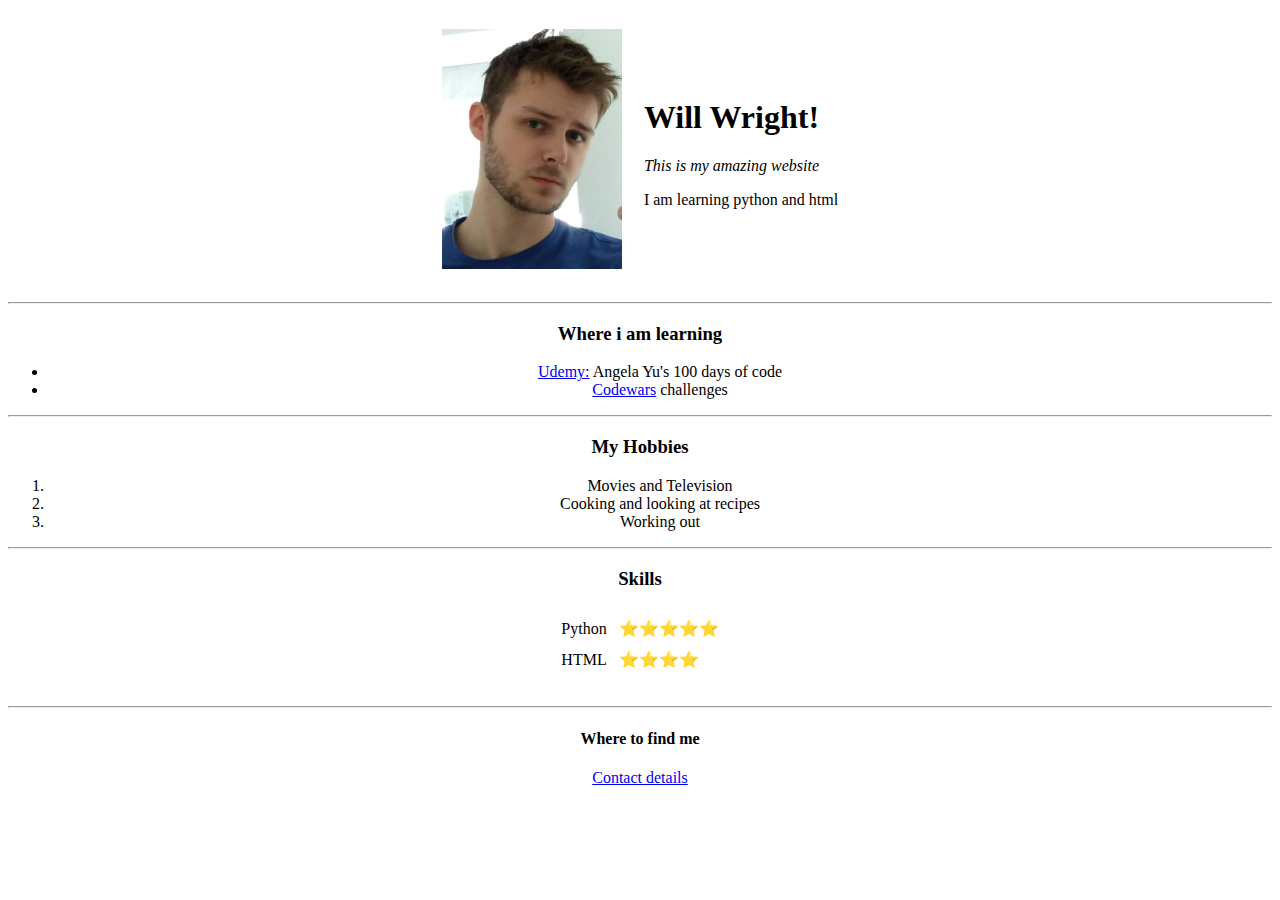
==== index.html @ 83051ca7 "Update index.html" ====
<!DOCTYPE html>
<html lang="en">
    <head>
    <meta charset="UTF-8">
    <title>My new website!</title>
    <link rel="stylesheet" type="text/css" href="https://Eidolon-WTF.github.io/style.css">

    </head>
<body>
<center>
    <table cellspacing="20">
        <tr>
            <td><img src="me.jpg" alt="A picture of me" width="180" height="240"></td>
            <td> <h1>Will Wright!</h1>
             <p><em>This is my amazing website</em></p>
             <p>I am learning python and html</p></td>
        </tr>
    </table>
    <hr>
    <h3>Where i am learning</h3>
    <ul>
        <li><a href="https://www.udemy.com">Udemy:</a> Angela Yu's 100 days of code</li>
        <li><a href="https://www.codewars.com/dashboard">Codewars</a> challenges</li>
    </ul>
    <hr>
    <h3>My Hobbies</h3>
    <ol>
        <li>Movies and Television</li>
        <li>Cooking and looking at recipes</li>
        <li>Working out</li>
    </ol>
    <hr>
    <h3>Skills</h3>
    <table cellspacing="10">
        <tr>
            <td>Python</td>
            <td>⭐⭐⭐⭐⭐</td>
        </tr>
        <tr>
            <td>HTML</td>
            <td>⭐⭐⭐⭐</td>
        </tr>
    </table>
    <br>
    <hr>
    <h4>Where to find me</h4>
    <a href="contact.html">Contact details</a>
</center>
</body>
</html>
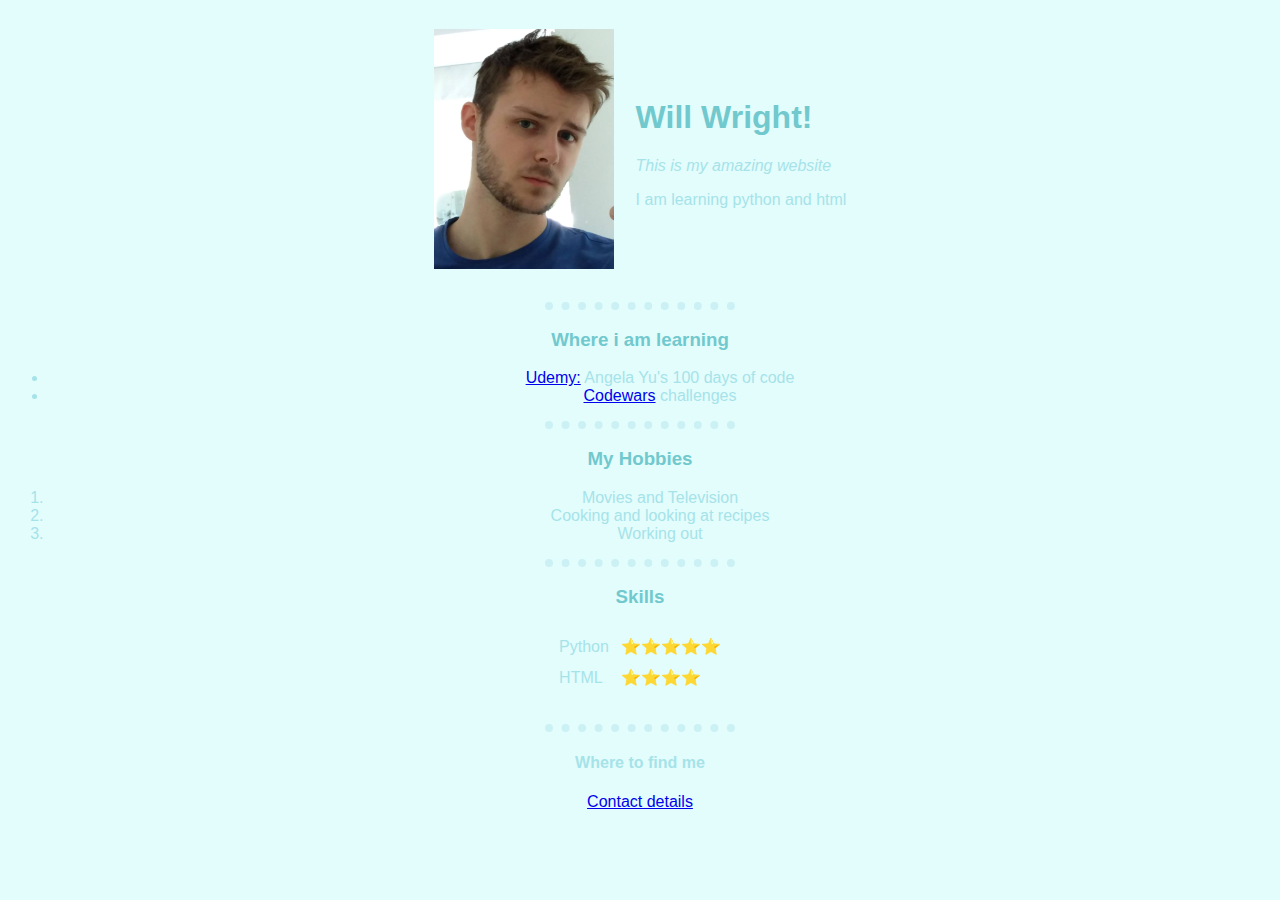
==== commit 952cedc9: "Update index.html" ====
--- a/index.html
+++ b/index.html
@@ -3,7 +3,7 @@
     <head>
     <meta charset="UTF-8">
     <title>My new website!</title>
-    <link rel="stylesheet" type="text/css" href="https://Eidolon-WTF.github.io/style.css">
+    <link rel="stylesheet" type="text/css" href="https://Eidolon-WTF.github.io/styles.css">
 
     </head>
 <body>
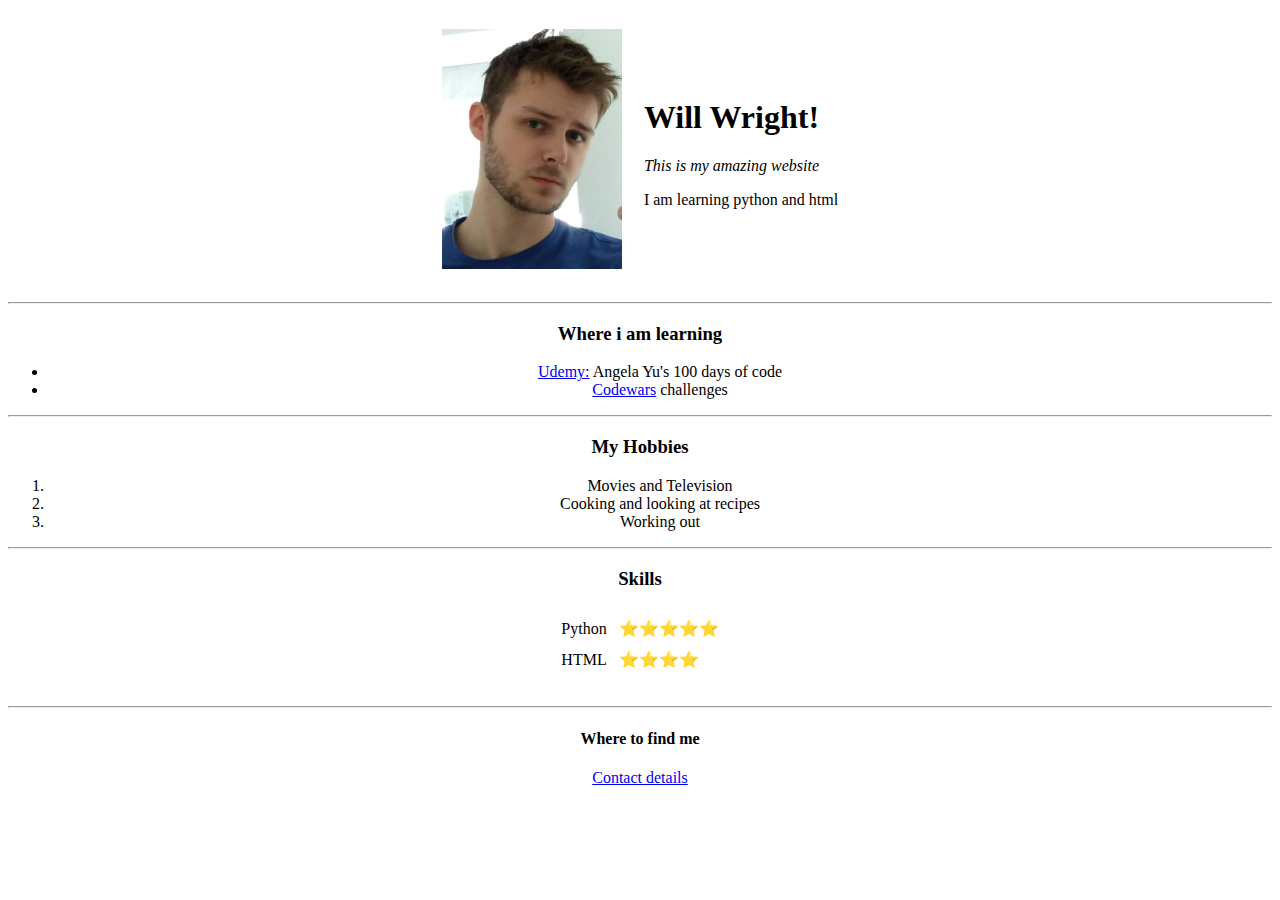
==== commit da1bae35: "Update index.html" ====
--- a/index.html
+++ b/index.html
@@ -3,7 +3,7 @@
     <head>
     <meta charset="UTF-8">
     <title>My new website!</title>
-    <link rel="stylesheet" type="text/css" href="https://Eidolon-WTF.github.io/styles.css">
+    <link rel="stylesheet" type="text/css" href="https://raw.githubusercontent.com/Eidolon-WTF/cv/main/styles.css">
 
     </head>
 <body>
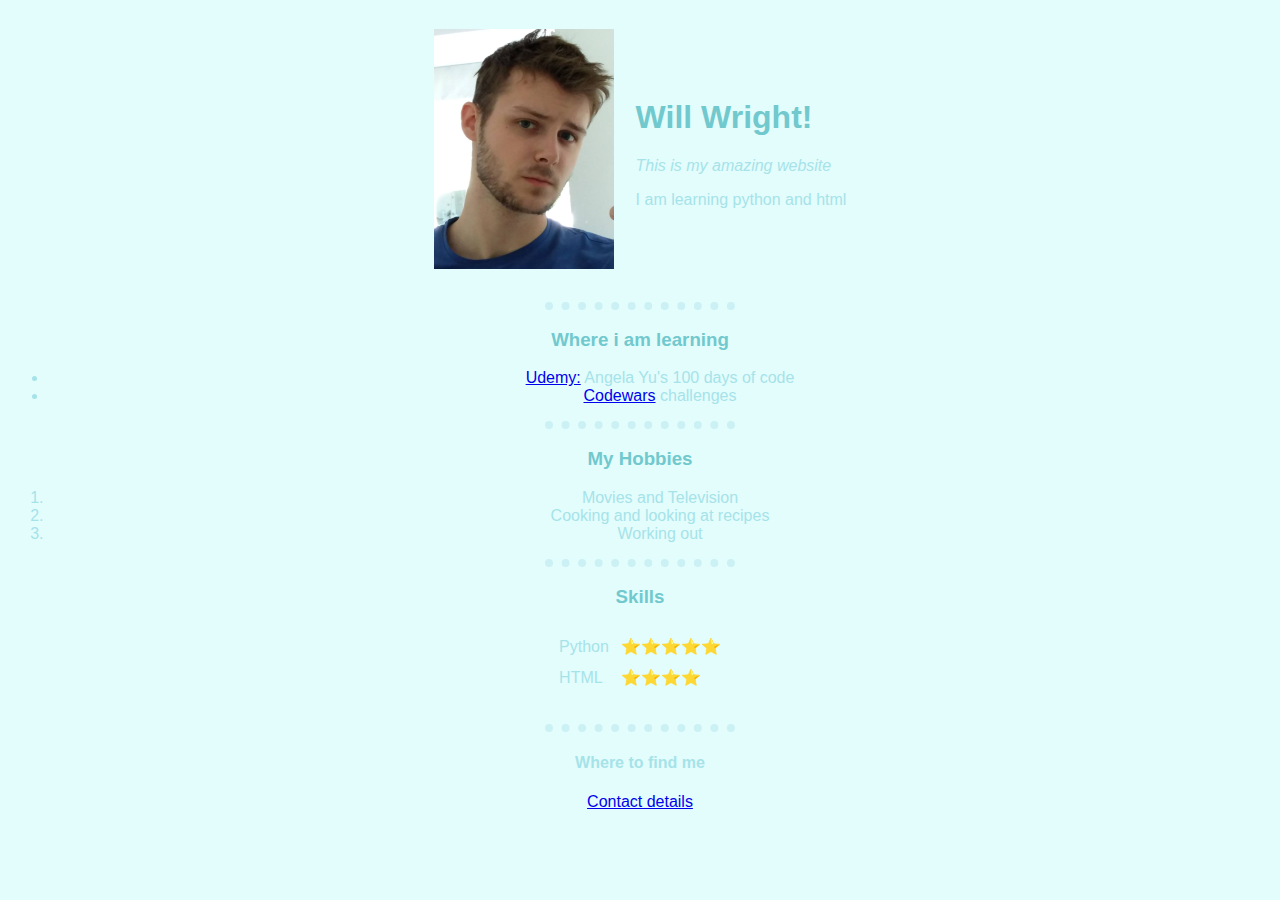
==== commit ecd47767: "Update index.html" ====
--- a/index.html
+++ b/index.html
@@ -3,7 +3,7 @@
     <head>
     <meta charset="UTF-8">
     <title>My new website!</title>
-    <link rel="stylesheet" type="text/css" href="https://raw.githubusercontent.com/Eidolon-WTF/cv/main/styles.css">
+    <link rel="stylesheet" type="text/css" href="styles.css">
 
     </head>
 <body>
--- a/styles.css
+++ b/styles.css
@@ -0,0 +1,23 @@
+body {
+    background-color: #E3FDFD;
+}
+
+hr {
+    border-style: dotted none none;
+    border-color: #CBF1F5;
+    border-width: 8px;
+    width: 15%;
+}
+
+body {
+    color: #A6E3E9;
+    font-family: Arial;
+}
+
+h1 {
+    color: #71C9CE;
+}
+
+h3 {
+    color: #71C9CE;
+}
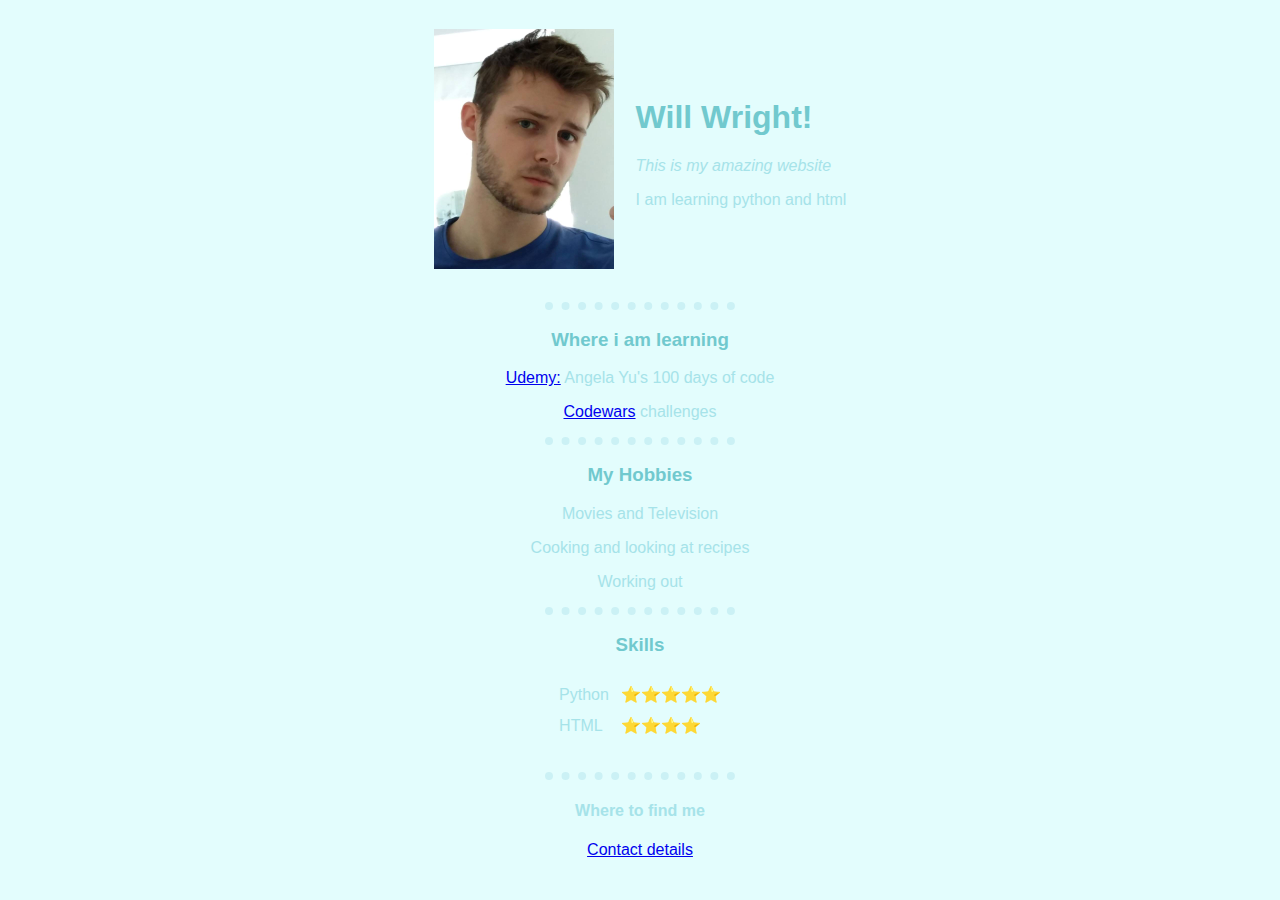
==== commit 614166af: "Small changes to layout" ====
--- a/index.html
+++ b/index.html
@@ -3,7 +3,7 @@
     <head>
     <meta charset="UTF-8">
     <title>My new website!</title>
-    <link rel="stylesheet" type="text/css" href="styles.css">
+    <link rel="stylesheet" href="styles.css">
 
     </head>
 <body>
@@ -18,17 +18,17 @@
     </table>
     <hr>
     <h3>Where i am learning</h3>
-    <ul>
-        <li><a href="https://www.udemy.com">Udemy:</a> Angela Yu's 100 days of code</li>
-        <li><a href="https://www.codewars.com/dashboard">Codewars</a> challenges</li>
-    </ul>
+
+        <p><a href="https://www.udemy.com">Udemy:</a> Angela Yu's 100 days of code</p>
+        <p><a href="https://www.codewars.com/dashboard">Codewars</a> challenges</p>
+
     <hr>
     <h3>My Hobbies</h3>
-    <ol>
-        <li>Movies and Television</li>
-        <li>Cooking and looking at recipes</li>
-        <li>Working out</li>
-    </ol>
+
+        <p>Movies and Television</p>
+        <p>Cooking and looking at recipes</p>
+        <p>Working out</p>
+
     <hr>
     <h3>Skills</h3>
     <table cellspacing="10">
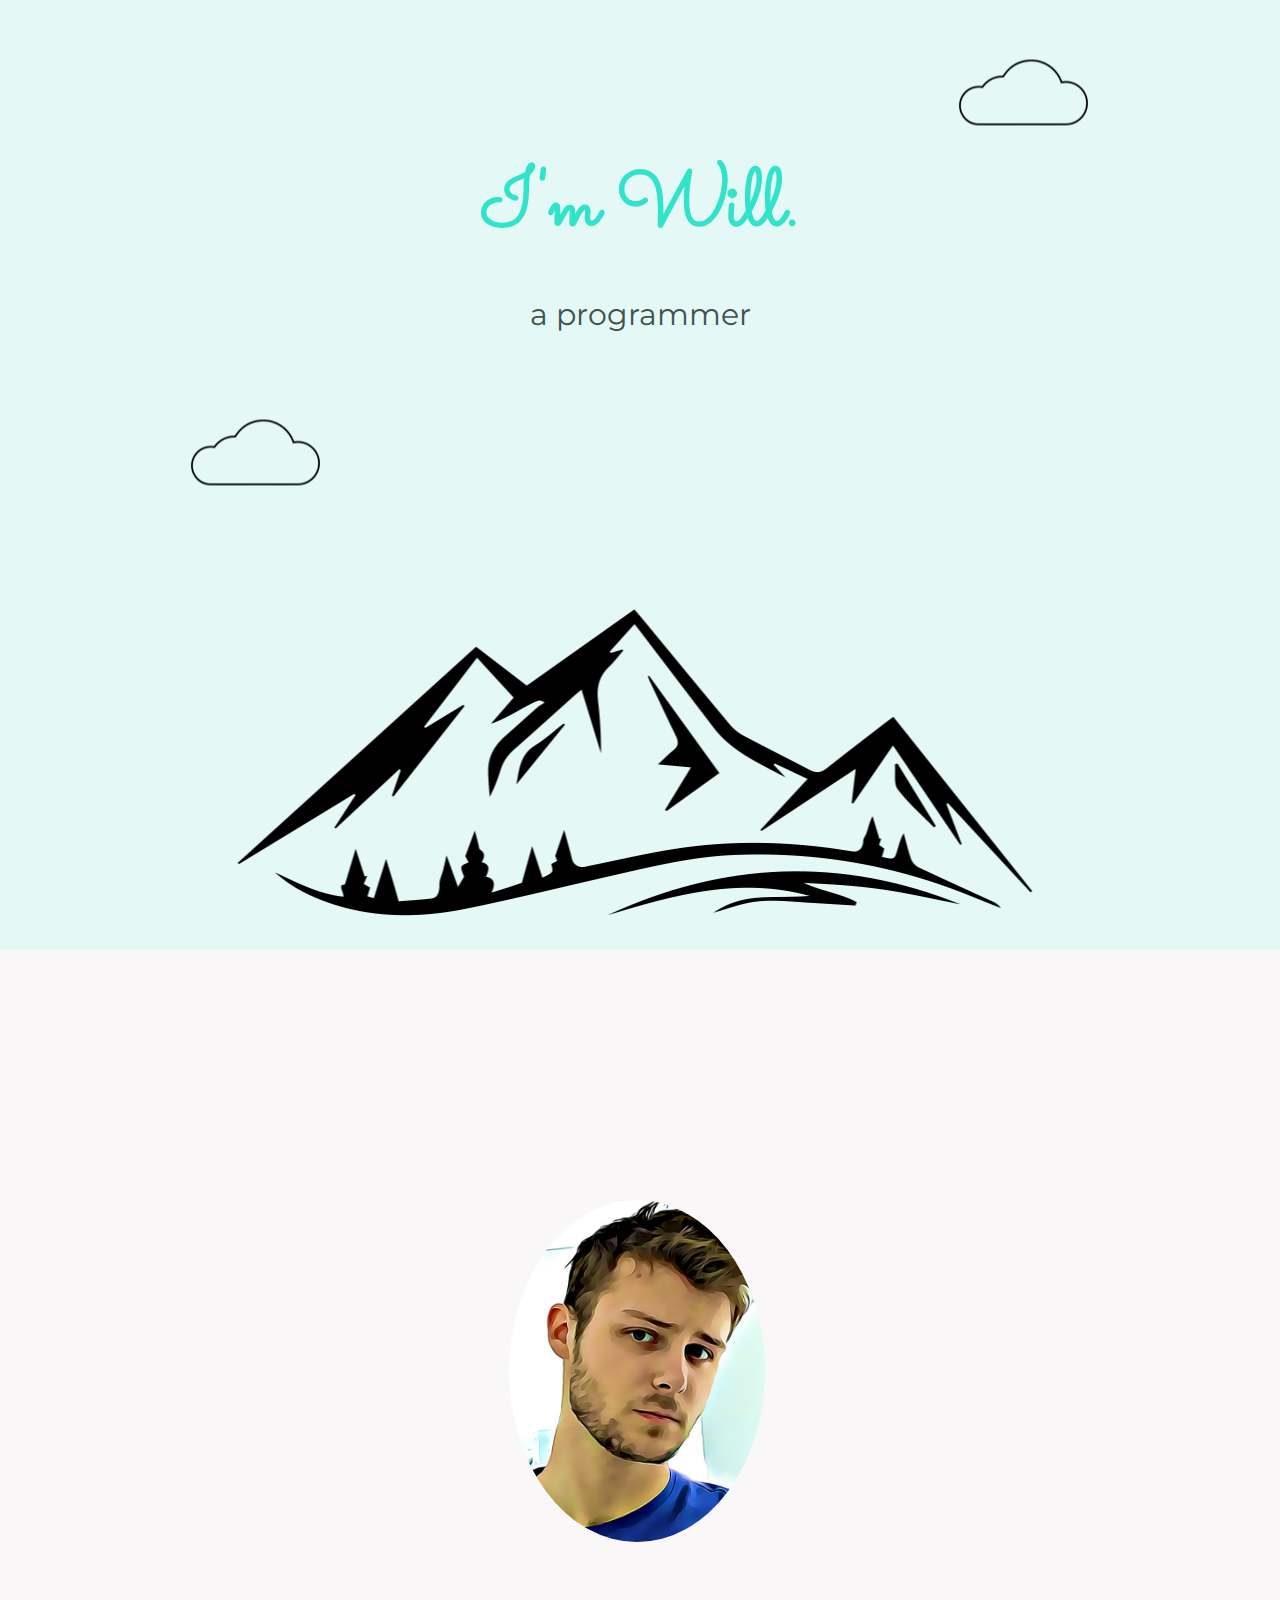
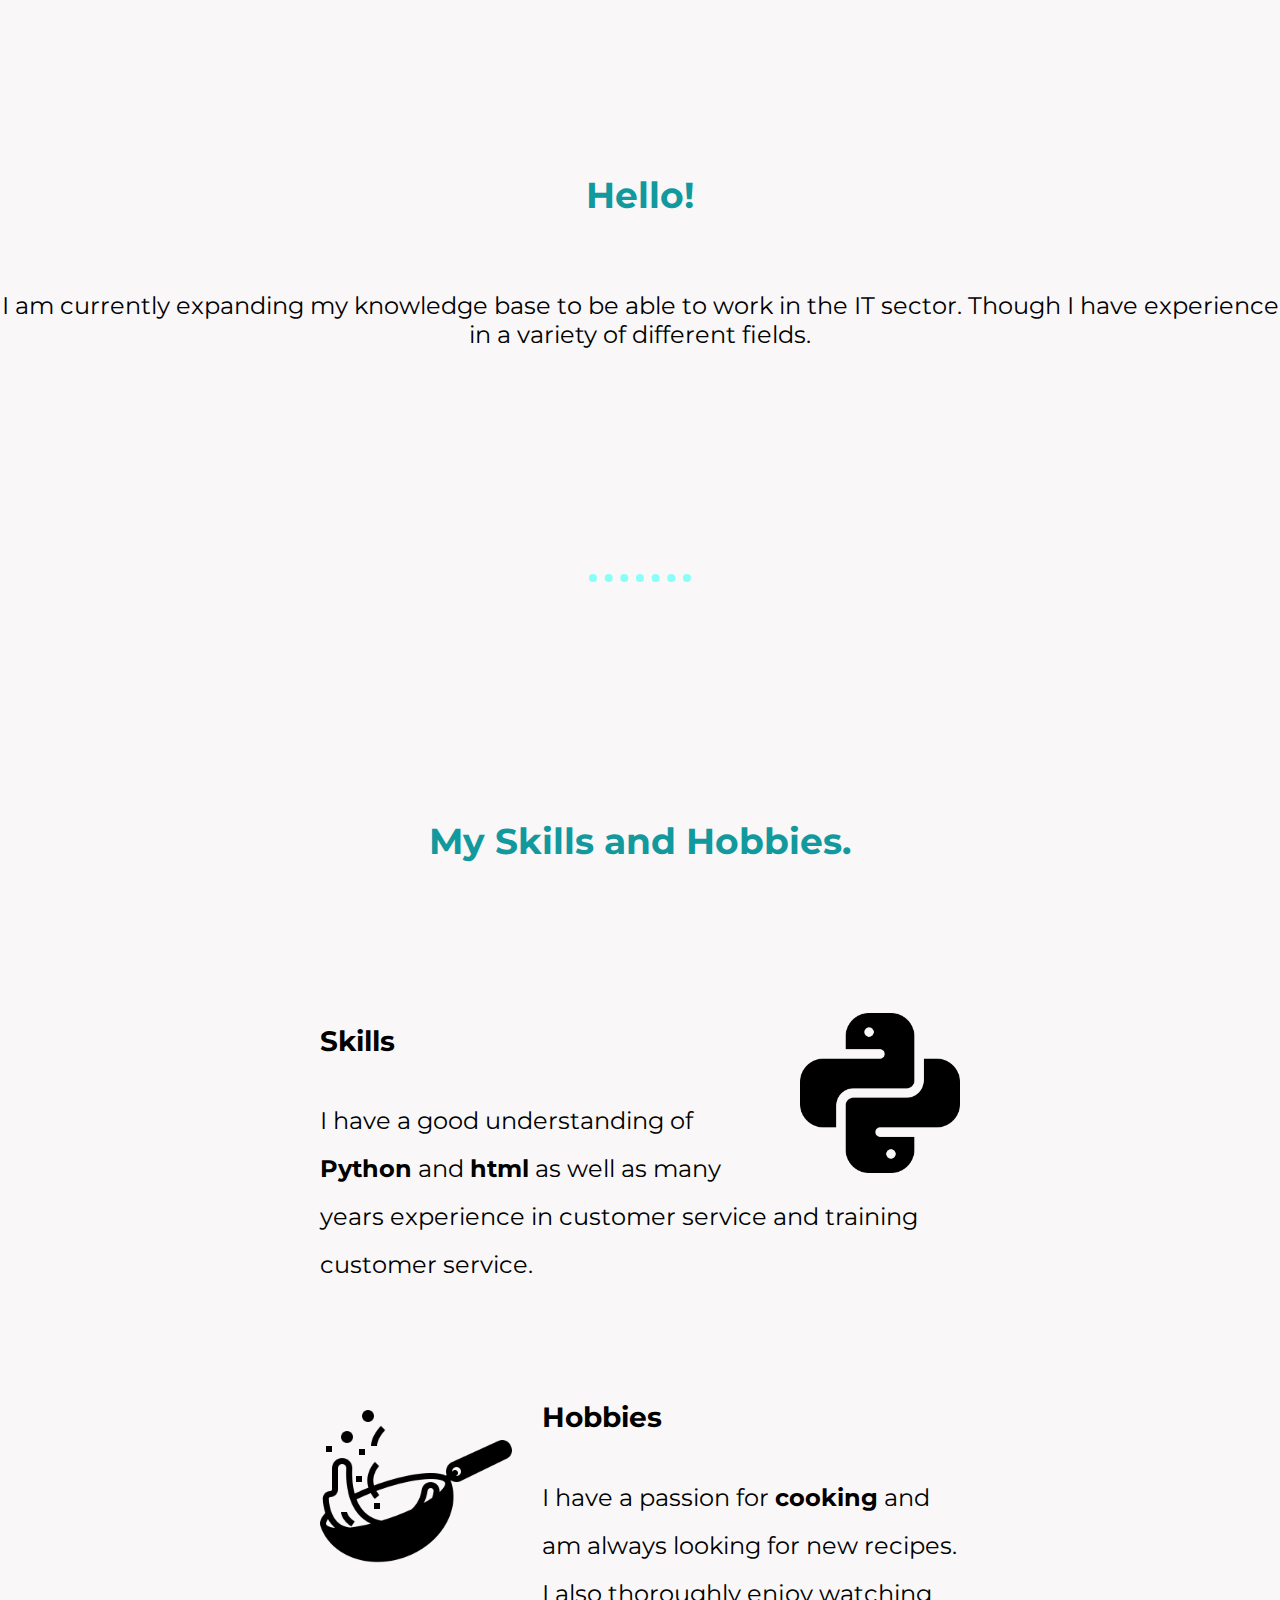
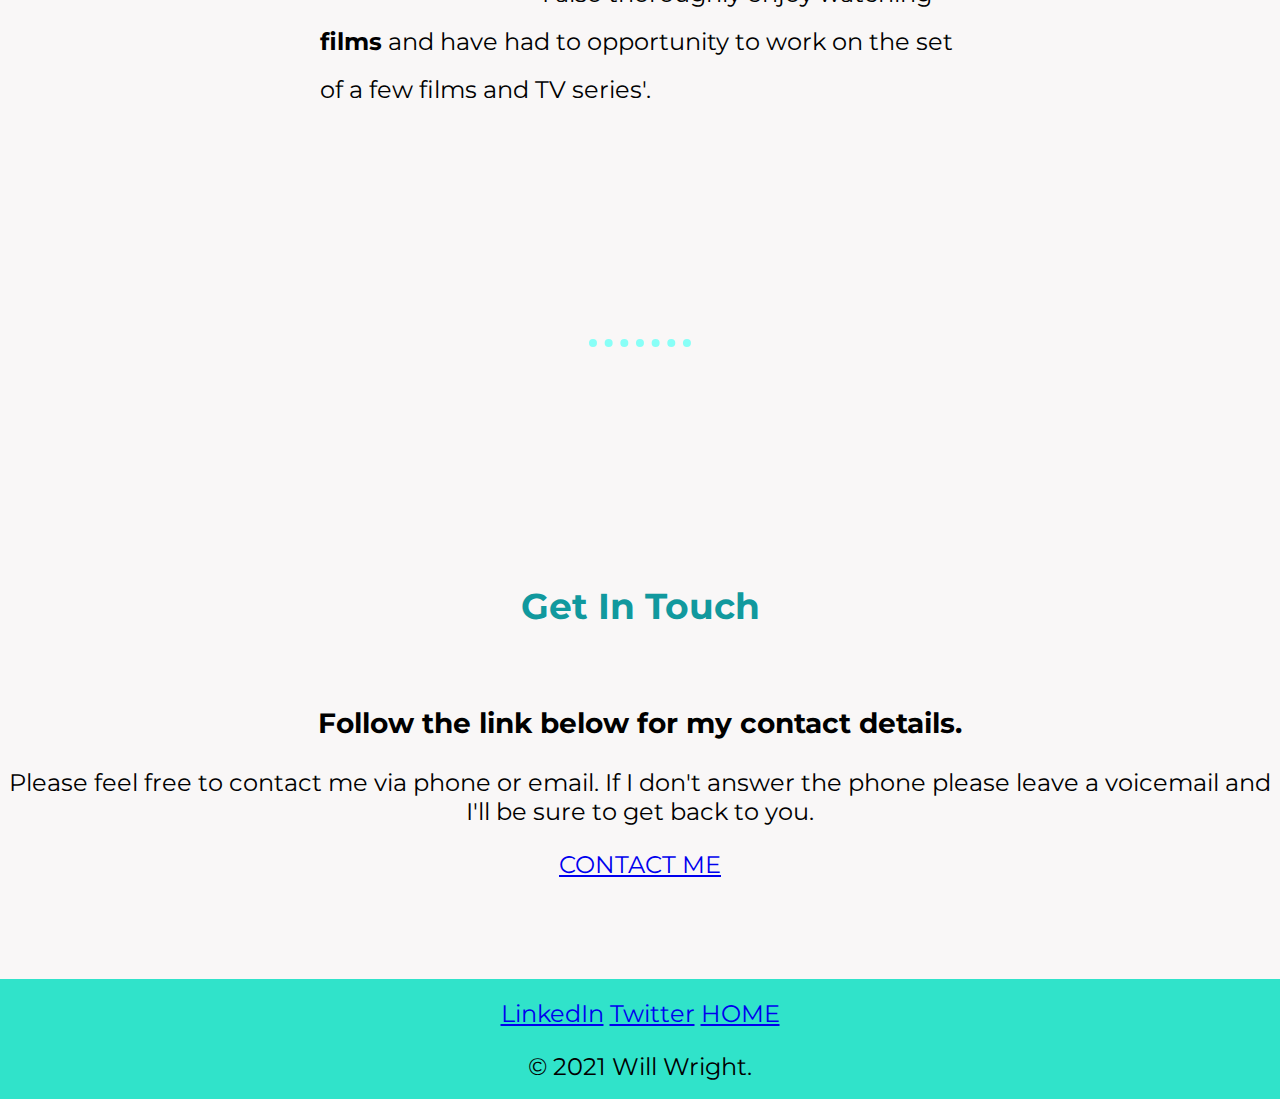
==== commit f4cb50df: "Updated website to modern" ====
--- a/index.html
+++ b/index.html
@@ -1,50 +1,58 @@
 <!DOCTYPE html>
 <html lang="en">
-    <head>
+<head>
     <meta charset="UTF-8">
-    <title>My new website!</title>
+    <title>Will Wright</title>
     <link rel="stylesheet" href="styles.css">
+    <link rel="icon" href="favicon.ico">
+    <link href="https://fonts.googleapis.com/css2?family=Montserrat:wght@300&family=Sacramento&display=swap" rel="stylesheet">
+</head>
+<body>
+    <div class="top_box">
+        <img class="top-cloud" src="cloud.png" alt="picture-of-clouds">
+        <h1>I'm Will.</h1>
+        <p class="prog"> a programmer</p>
+        <img class="bottom-cloud" src="cloud.png" alt="picture-of-clouds">
+    </div>
+    <img class="mountain" src="mountains.png" alt="picture-of-mountains">
 
-    </head>
-<body>
-<center>
-    <table cellspacing="20">
-        <tr>
-            <td><img src="me.jpg" alt="A picture of me" width="180" height="240"></td>
-            <td> <h1>Will Wright!</h1>
-             <p><em>This is my amazing website</em></p>
-             <p>I am learning python and html</p></td>
-        </tr>
-    </table>
-    <hr>
-    <h3>Where i am learning</h3>
+<div class="middle-container">
+  <div class="profile">
+    <img class="me" src="profile.png" alt="picure of me">
+    <img src="" alt="">
+    <h2>Hello!</h2>
+    <p>I am currently expanding my knowledge base to be able to work in the IT sector. Though I have experience in a variety of different fields.</p>
+  </div>
+  <hr>
+  <div class="skills">
+    <h2>My Skills and Hobbies.</h2>
+    <div class="skill-row">
+        <img class="python" src="python.png" alt="python logo">
+        <h3>Skills</h3>
+        <p>I have a good understanding of <strong>Python</strong> and <strong>html</strong> as well as many years experience in customer service and training customer service.</p>
+    </div>
+    <div class="skill-row">
+      <img class="wok" src="cooking.png" alt="image of wok">
+      <h3>Hobbies</h3>
+      <p>I have a passion for <strong>cooking</strong> and am always looking for new recipes. I also thoroughly enjoy watching <strong>films</strong> and have had to opportunity to work on the set of a few films and TV series'.</p>
+    </div>
+  </div>
+  <hr>
+  <div class="contact-me">
+    <h2>Get In Touch</h2>
+    <h3>Follow the link below for my contact details.</h3>
+    <p>Please feel free to contact me via phone or email. If I don't answer the phone please leave a voicemail and I'll be sure to get back to you.</p>
+    <a class="btn" href="contact.html">CONTACT ME</a>
+  </div>
+</div>
 
-        <p><a href="https://www.udemy.com">Udemy:</a> Angela Yu's 100 days of code</p>
-        <p><a href="https://www.codewars.com/dashboard">Codewars</a> challenges</p>
 
-    <hr>
-    <h3>My Hobbies</h3>
+<div class="bottom-container">
+  <a class="footer-link" href="https://www.linkedin.com/">LinkedIn</a>
+  <a class="footer-link" href="https://twitter.com/">Twitter</a>
+  <a class="footer-link" href="index.html">HOME</a>
+  <p>© 2021 Will Wright.</p>
+</div>
 
-        <p>Movies and Television</p>
-        <p>Cooking and looking at recipes</p>
-        <p>Working out</p>
-
-    <hr>
-    <h3>Skills</h3>
-    <table cellspacing="10">
-        <tr>
-            <td>Python</td>
-            <td>⭐⭐⭐⭐⭐</td>
-        </tr>
-        <tr>
-            <td>HTML</td>
-            <td>⭐⭐⭐⭐</td>
-        </tr>
-    </table>
-    <br>
-    <hr>
-    <h4>Where to find me</h4>
-    <a href="contact.html">Contact details</a>
-</center>
 </body>
 </html>
--- a/styles.css
+++ b/styles.css
@@ -1,23 +1,122 @@
 body {
-    background-color: #E3FDFD;
+    margin: 0px;
+    text-align: center;
+    font-family: 'Montserrat', sans-serif;
+    background-color: #F9F7F7;
+    font-size: 1.5em;
+}
+/************************************* DIVS ******************************************/
+
+.top_box {
+    margin: 0;
+    padding-top: 100px;
+    background-color: #E4F9F5;
+    height: 850px;
+}
+
+div {
+    background-color: #F9F7F7;
+}
+
+.bottom-container {
+    background-color: #30E3CA;
+    margin: 100px 0 0 0;
+    padding-top: 20px;
+    height: 100px;
+}
+
+/************************************* TITLES ******************************************/
+
+h1 {
+    margin: 50px auto 0 auto;
+    color: #30E3CA;
+    font-family: 'sacramento', cursive;
+    font-size: 5rem;
+}
+
+h2 {
+    margin: 0;
+    padding-top: 225px;
+    padding-bottom: 50px;
+    color: #11999E;
+}
+
+.prog {
+    font-size: 1.875rem;
+    color: #40514E;
+}
+/************************************* TEXT ******************************************/
+
+.contact-title {
+    margin: 0;
+    padding-top: 100px;
+    color: #11999E;
+}
+
+.skill-row {
+    width: 50%;
+    margin: 100px auto;
+    text-align: left;
+    line-height: 2;
+}
+
+.profile {
+    margin-top: 250px;
+    margin-bottom: 225px;
+}
+
+.skills {
+    margin-bottom: 225px;
 }
 
 hr {
     border-style: dotted none none;
-    border-color: #CBF1F5;
+    border-color: #88FFF7;
     border-width: 8px;
-    width: 15%;
+    width: 8%;
 }
 
-body {
-    color: #A6E3E9;
-    font-family: Arial;
+/************************************* IMAGES ******************************************/
+
+.me {
+    width: 20%;
+    border-radius: 100%;
 }
 
-h1 {
-    color: #71C9CE;
+.top-cloud {
+    position: absolute;
+    top: 10%;
+    left: 80%;
+    transform: translate(-50%, -50%)
 }
 
-h3 {
-    color: #71C9CE;
+.bottom-cloud {
+    position: absolute;
+    top: 50%;
+    left: 20%;
+    transform: translate(-50%, -50%)
 }
+
+.mountain {
+    position: absolute;
+    top: 85%;
+    left: 50%;
+    transform: translate(-50%, -50%)
+}
+
+.wok {
+    width: 30%;
+    float: left;
+    margin-right: 30px;
+}
+
+.python {
+    width: 25%;
+    float: right;
+    margin-left: 30px;
+}
+/************************************* OTHER ******************************************/
+
+form {
+    padding-top: 100px;
+}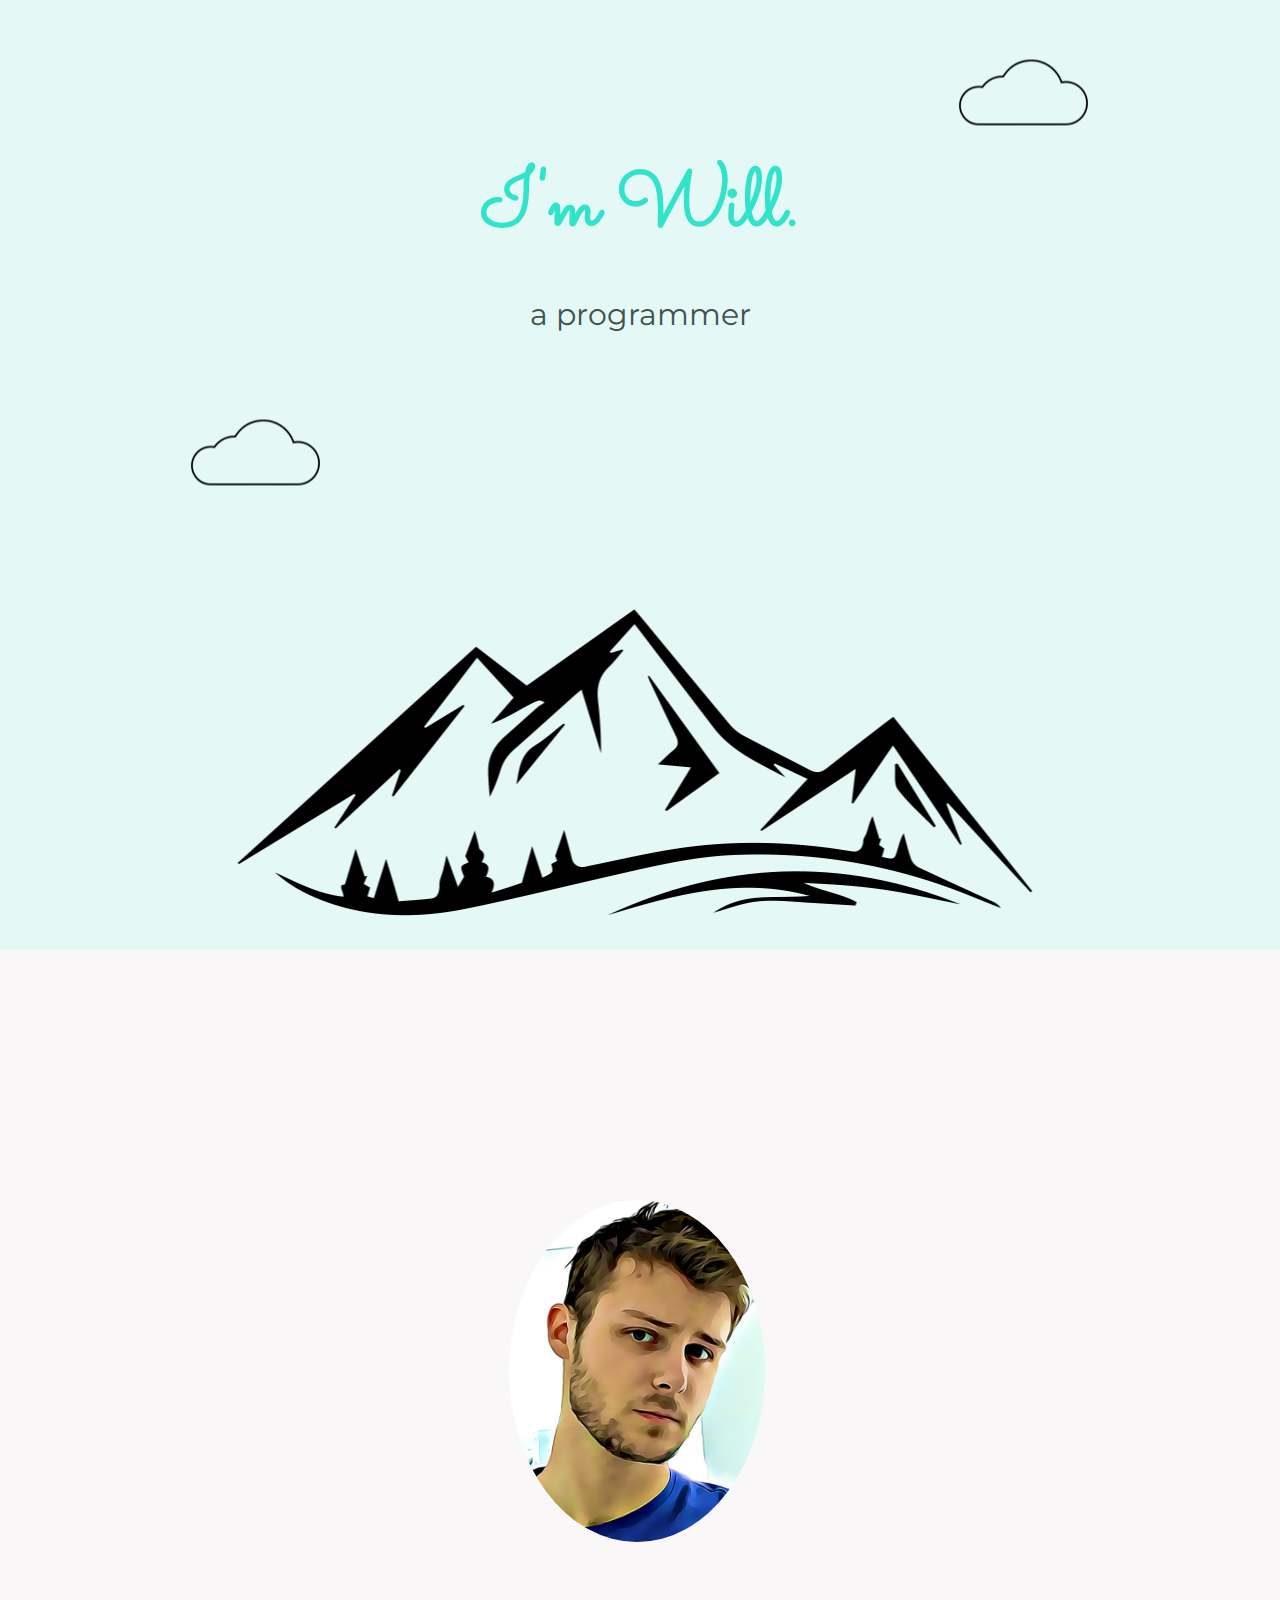
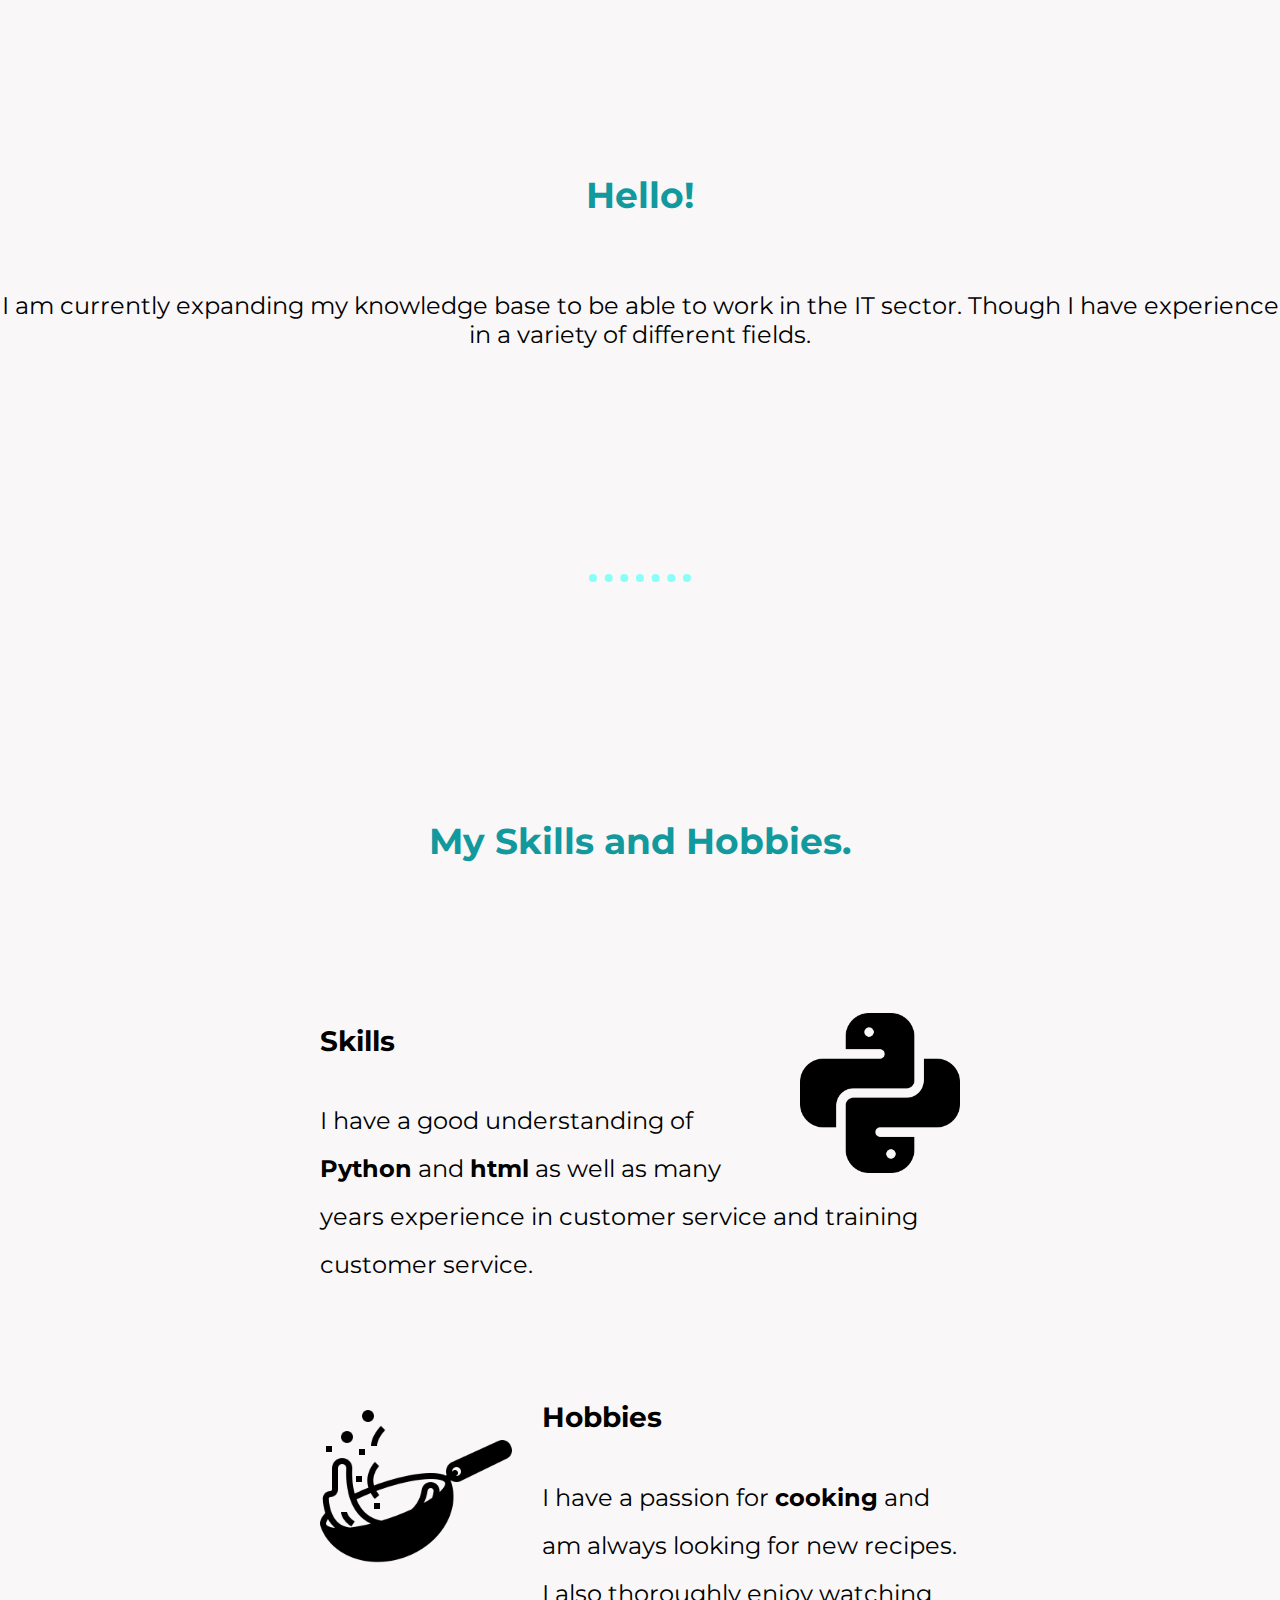
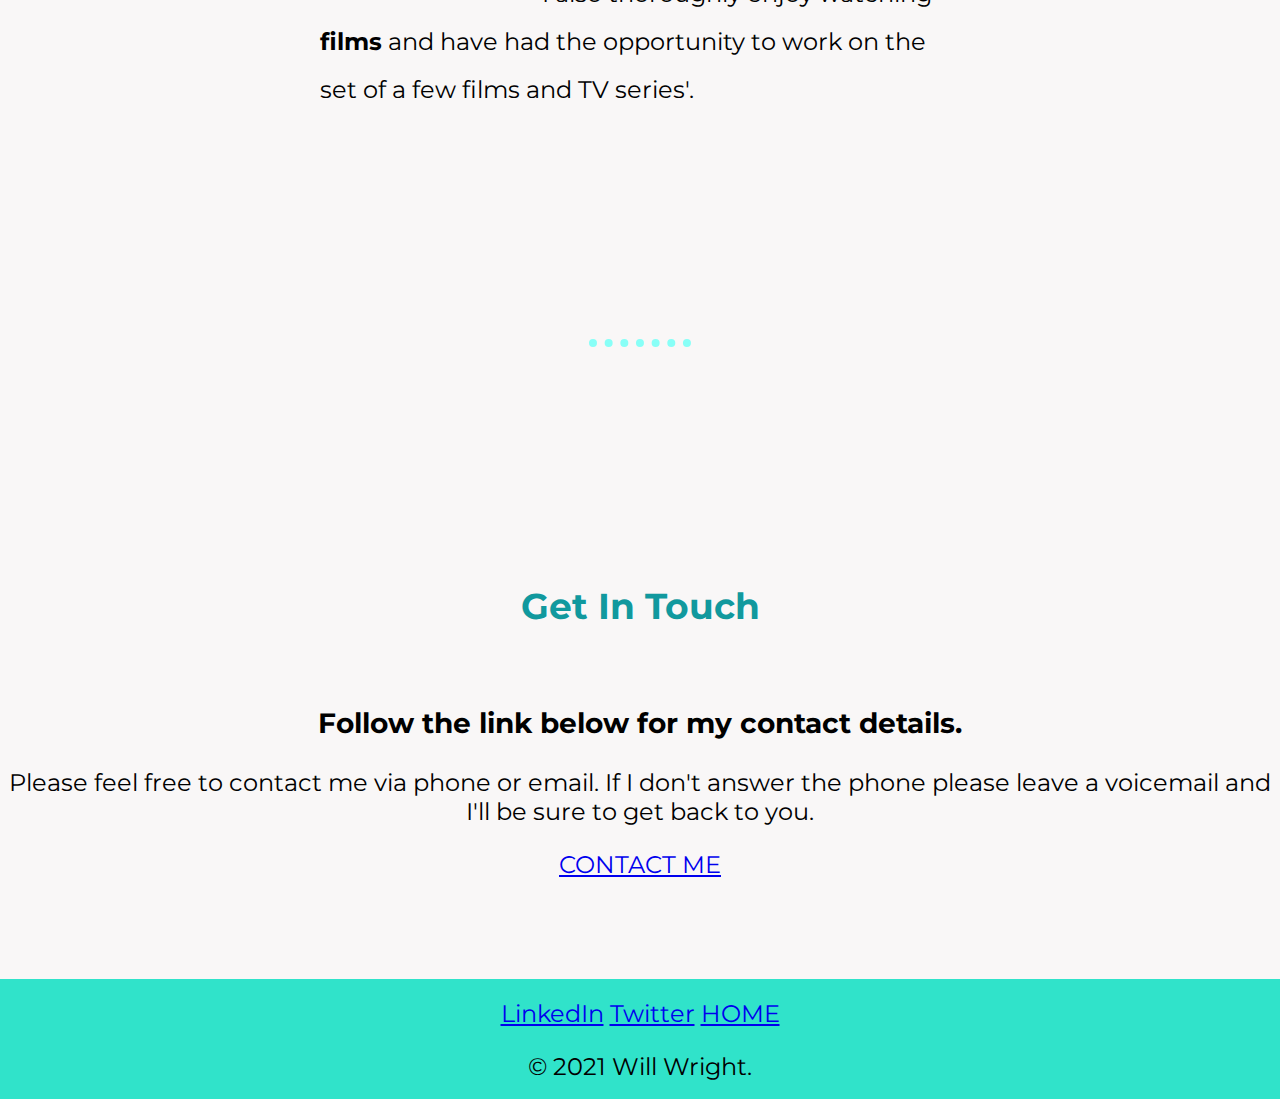
==== commit ecbba47b: "slight edit" ====
--- a/index.html
+++ b/index.html
@@ -34,7 +34,7 @@
     <div class="skill-row">
       <img class="wok" src="cooking.png" alt="image of wok">
       <h3>Hobbies</h3>
-      <p>I have a passion for <strong>cooking</strong> and am always looking for new recipes. I also thoroughly enjoy watching <strong>films</strong> and have had to opportunity to work on the set of a few films and TV series'.</p>
+      <p>I have a passion for <strong>cooking</strong> and am always looking for new recipes. I also thoroughly enjoy watching <strong>films</strong> and have had the opportunity to work on the set of a few films and TV series'.</p>
     </div>
   </div>
   <hr>
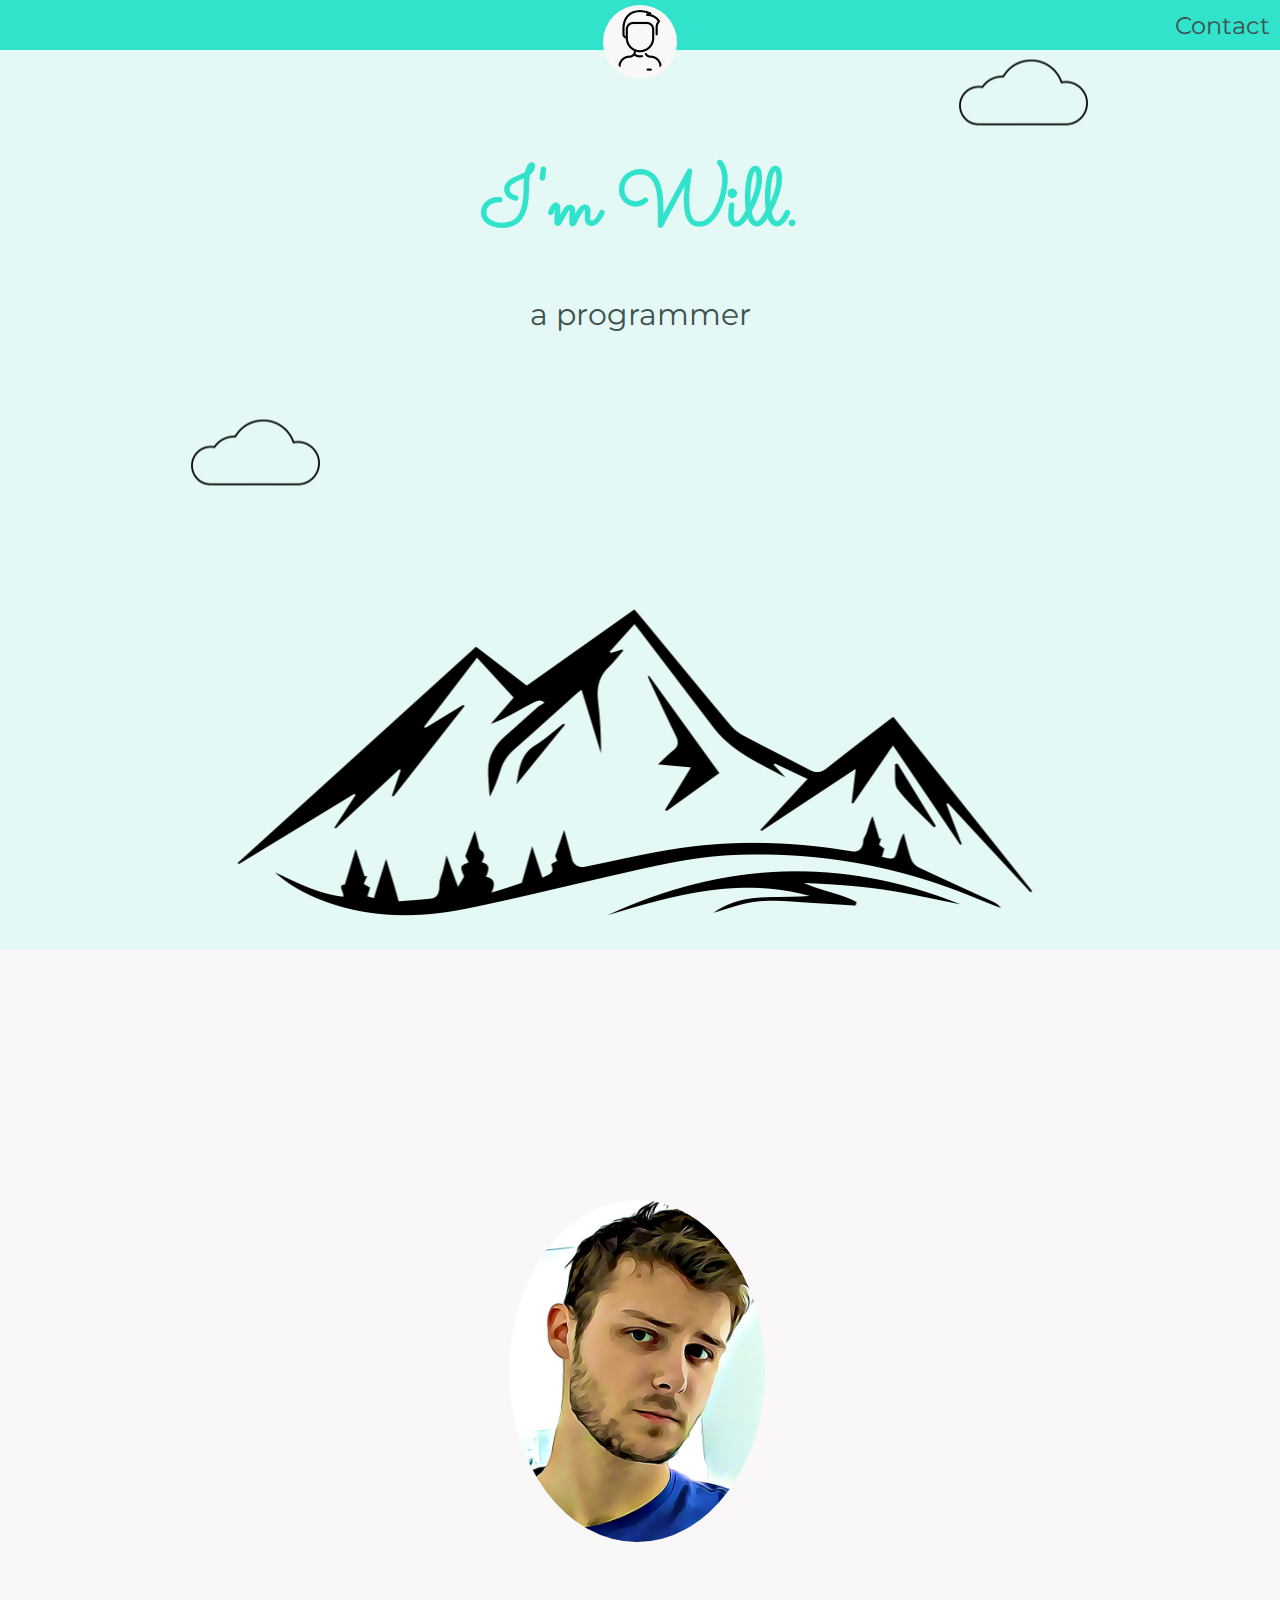
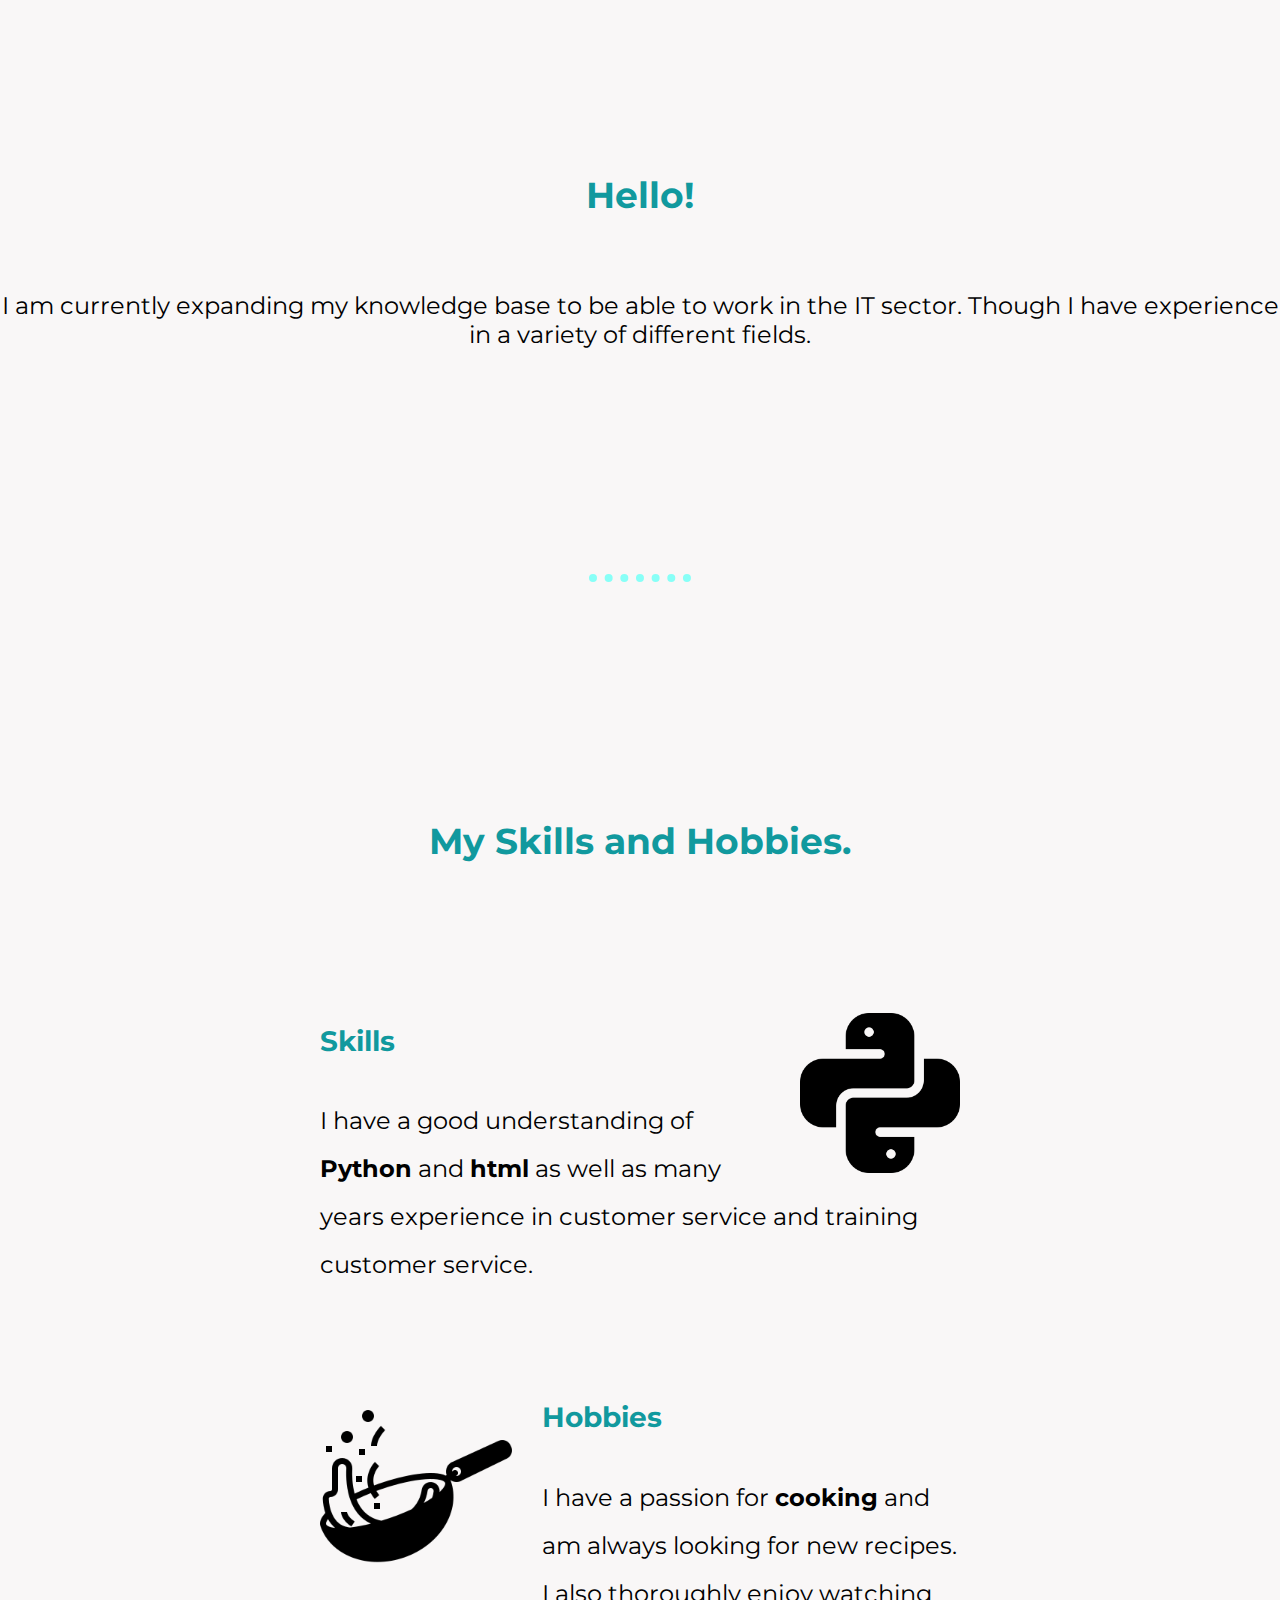
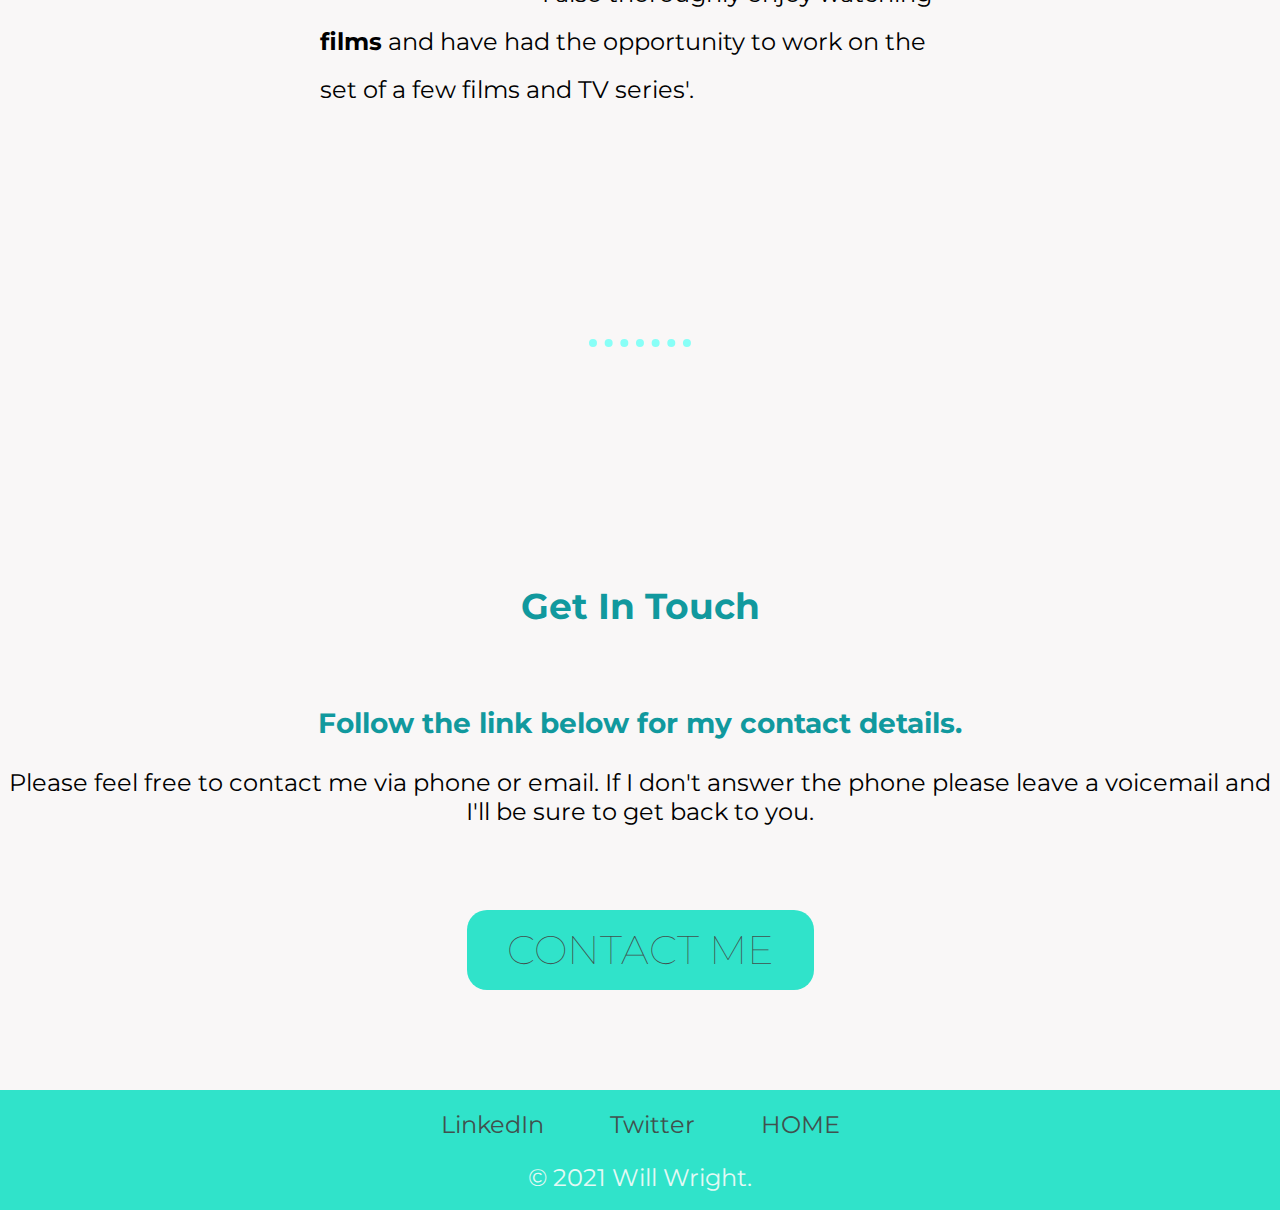
==== commit ca1bcbad: "Slight additions to formatting" ====
--- a/index.html
+++ b/index.html
@@ -8,13 +8,18 @@
     <link href="https://fonts.googleapis.com/css2?family=Montserrat:wght@300&family=Sacramento&display=swap" rel="stylesheet">
 </head>
 <body>
+    <div class="header-div">
+        <a href="index.html"><img class="guy" src="man.png" alt="guy logo"></a>
+        <a class="contact-header" href="contact.html">Contact</a>
+    </div>
     <div class="top_box">
         <img class="top-cloud" src="cloud.png" alt="picture-of-clouds">
         <h1>I'm Will.</h1>
         <p class="prog"> a programmer</p>
         <img class="bottom-cloud" src="cloud.png" alt="picture-of-clouds">
+        <br>
+        <img class="mountain" src="mountains.png" alt="picture-of-mountains">
     </div>
-    <img class="mountain" src="mountains.png" alt="picture-of-mountains">
 
 <div class="middle-container">
   <div class="profile">
@@ -42,7 +47,7 @@
     <h2>Get In Touch</h2>
     <h3>Follow the link below for my contact details.</h3>
     <p>Please feel free to contact me via phone or email. If I don't answer the phone please leave a voicemail and I'll be sure to get back to you.</p>
-    <a class="btn" href="contact.html">CONTACT ME</a>
+    <a class="BUTTON_IOG" href="contact.html">CONTACT ME</a>
   </div>
 </div>
 
@@ -51,8 +56,7 @@
   <a class="footer-link" href="https://www.linkedin.com/">LinkedIn</a>
   <a class="footer-link" href="https://twitter.com/">Twitter</a>
   <a class="footer-link" href="index.html">HOME</a>
-  <p>© 2021 Will Wright.</p>
+  <p class="copyright">© 2021 Will Wright.</p>
 </div>
-
 </body>
 </html>
--- a/styles.css
+++ b/styles.css
@@ -6,6 +6,14 @@
     font-size: 1.5em;
 }
 /************************************* DIVS ******************************************/
+
+.header-div {
+    position: fixed;
+    background-color: #30E3CA;
+    height: 50px;
+    width: 100%;
+    z-index: 2;
+}
 
 .top_box {
     margin: 0;
@@ -41,16 +49,41 @@
     color: #11999E;
 }
 
+h3 {
+    color: #11999E;
+}
+
 .prog {
     font-size: 1.875rem;
     color: #40514E;
 }
 /************************************* TEXT ******************************************/
+.contact-header {
+    position: absolute;
+    bottom: 10px;
+    color: #40514E;
+    text-decoration: none;
+    right: 10px;
+}
+.contact-header:hover {
+    position: absolute
+    top: 10px;
+    color: #E4F9F5;
+}
 
 .contact-title {
     margin: 0;
     padding-top: 100px;
     color: #11999E;
+}
+
+.footer-link {
+    color: #40514E;
+    text-decoration: none;
+    margin: 30px;
+}
+.footer-link:hover {
+    color: #E4F9F5;
 }
 
 .skill-row {
@@ -74,6 +107,10 @@
     border-color: #88FFF7;
     border-width: 8px;
     width: 8%;
+}
+
+.copyright {
+    color: #E4F9F5;
 }
 
 /************************************* IMAGES ******************************************/
@@ -102,6 +139,9 @@
     top: 85%;
     left: 50%;
     transform: translate(-50%, -50%)
+    /*position: relative;
+    top: 20%;
+    width: 65%;*/
 }
 
 .wok {
@@ -115,8 +155,45 @@
     float: right;
     margin-left: 30px;
 }
+
+.guy {
+    margin: 5px;
+    width: 5%;
+    padding: 5px;
+    border-radius: 100%;
+    background-color: #F9F7F7;
+}
 /************************************* OTHER ******************************************/
 
 form {
     padding-top: 100px;
+}
+
+.BUTTON_IOG {
+    margin-top: 60px;
+    -webkit-border-radius: 20px;
+    -moz-border-radius: 20px;
+    border-radius: 20px;
+    height: 0;
+    line-height: 0;
+    color: #40514E;
+    font-family: 'Montserrat', sans-serif;
+    font-size: 40px;
+    font-weight: 100;
+    padding: 40px;
+    background-color: #30E3CA;
+    text-decoration: none;
+    display: inline-block;
+    cursor: pointer;
+    text-align: center;
+}
+
+.BUTTON_IOG:hover {
+    border: solid #11999E 1px;
+    background: #11999E;
+    -webkit-border-radius: 20px;
+    -moz-border-radius: 20px;
+    border-radius: 20px;
+    text-decoration: none;
+    color: #FFFFFF;
 }